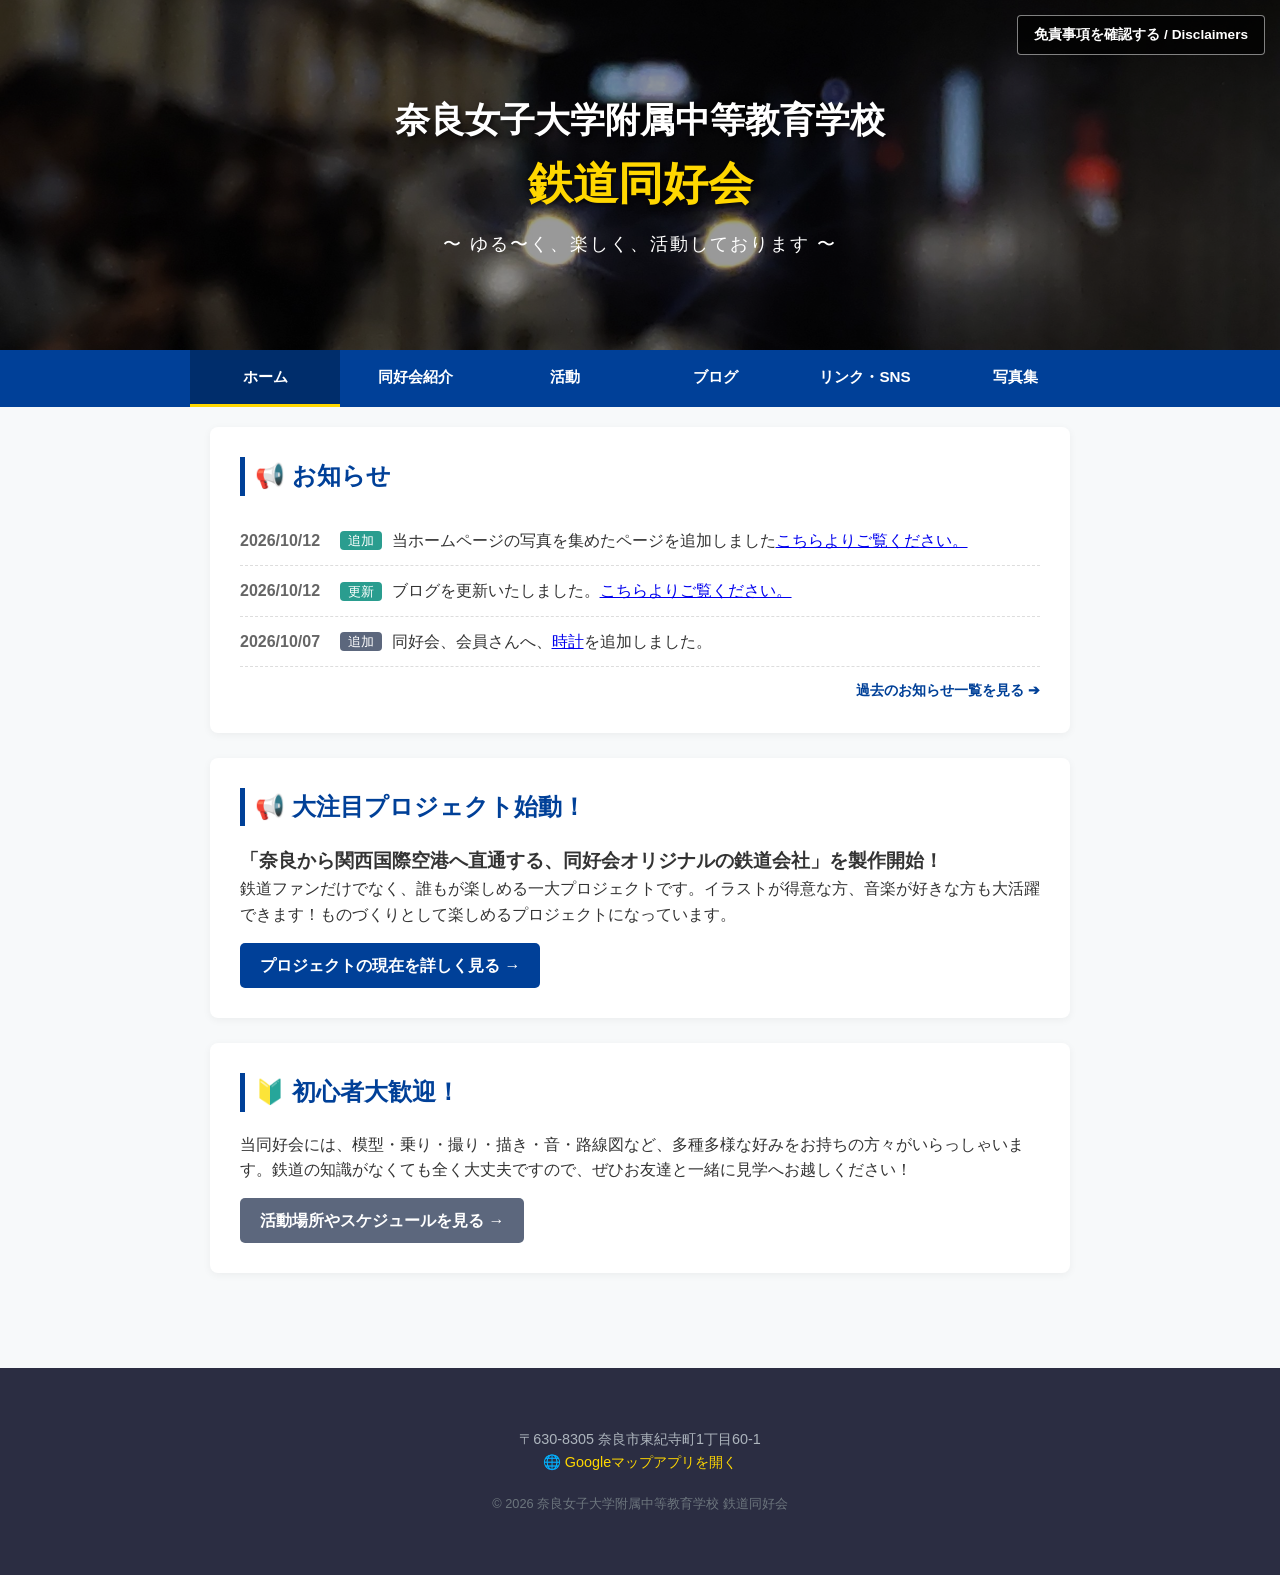
==== index.html @ 34f98753 "Update index.html" ====
<!DOCTYPE html>
<html lang="ja">
<head>
    <meta charset="UTF-8">
    <meta name="viewport" content="width=device-width, initial-scale=1.0">
    <title>奈良女子大学附属中等教育学校 鉄道同好会</title>
    <link rel="stylesheet" href="style.css">
    <link rel="icon" href="images/logo.png" type="image/png" sizes="32x32">
    <link rel="apple-touch-icon" sizes="180x180" href="images/touch-icon.png">
    <head>
    <meta charset="UTF-8">
    <meta name="viewport" content="width=device-width, initial-scale=1.0">
    <title>同好会紹介 | 奈良女子大学附属中等教育学校 鉄道同好会</title>
    <link rel="stylesheet" href="style.css">
    <link rel="icon" href="images/logo.png" type="image/png" sizes="32x32">
    <!-- Google tag (gtag.js) -->
<script async src="https://www.googletagmanager.com/gtag/js?id=G-VJPL5PJ0BR"></script>
<script>
  window.dataLayer = window.dataLayer || [];
  function gtag(){dataLayer.push(arguments);}
  gtag('js', new Date());

  gtag('config', 'G-VJPL5PJ0BR');
</script>
<script type="application/ld+json">
{
  "@context": "https://schema.org",
  "@type": "WebSite",
  "name": "奈良女子大学附属中等教育学校 鉄道同好会",
  "url": "https://nwuss-railway-club.github.io/Home_page-nwuss-railway-club/"
}
</script>
</head>
</head>
<body>

        <!-- 📸 ヘッダー部分（写真エリア） -->
    <header class="main-header">
        <div class="header-image-container">
            <!-- imagesフォルダの中の画像を表示します -->
            <img src="images/header20260929-.JPG" alt="今月の鉄道写真" class="header-image">
            
            <div class="header-overlay">
                <h1>奈良女子大学附属中等教育学校<br><span>鉄道同好会</span></h1>
                <p class="subtitle">〜 ゆる〜く、楽しく、活動しております 〜</p>

                <!-- 💡 修正箇所 -->
                <div class="big-disclaimer-wrapper">
                    <!-- 開閉用の隠しチェックボックス -->
                    <input type="checkbox" id="popup-disclaimer-toggle" class="popup-check">
                    
                    <!-- ヘッダー右上に配置する起動ボタン -->
                    <label for="popup-disclaimer-toggle" class="popup-open-btn">
                        免責事項を確認する / Disclaimers
                    </label>
                    
                    <!-- ボタンを押したら画面全体を覆う黒い背景 -->
                    <div class="popup-overlay-bg">
                        <!-- 大きく表示される免責事項の本体ボックス -->
                        <div class="popup-content-window">
                            <div class="popup-header">
                                <h2>免責事項 / Disclaimers</h2>
                                <label for="popup-disclaimer-toggle" class="popup-close-x">✕</label>
                            </div>
                            
                            <div class="popup-body">
                                <section class="popup-section-item">
                                    <h3>情報の正確性について / Accuracy of Information</h3>
                                    <p>当ホームページに掲載されている情報や活動内容は、可能な限り正確を期すよう努めておりますが、その完全性・正確性を保証するものではありません。予告なしに内容の変更や削除を行うことがあります。</p>
                                    <p class="eng-text">While we strive to ensure that the information on this website is as accurate as possible, we do not guarantee its completeness or accuracy. Content may be changed or deleted without prior notice.</p>
                                </section>
                                
                                <section class="popup-section-item">
                                    <h3>損害等の責任について / Limitation of Liability</h3>
                                    <p>当ホームページの利用、または掲載された情報によって生じたトラブル・損失・損害について、当同好会および学校側は<strong>一切</strong>の責任を負いかねますのであらかじめご了承ください。</p>
                                    <p class="eng-text">The Railway Club and the school shall not be held liable for any trouble, loss, or damage arising from the use of this website or the information contained herein.</p>
                                </section>
                                
                                <section class="popup-section-item">
                                    <h3>外部リンクについて / External Links</h3>
                                    <p>当ホームページからリンクやバナーなどによって他のサイトに移動された場合、<strong>その</strong>移動先サイトで提供される情報やサービス等について、<strong>当同好会および学校側は一切の責任を負いかねます。</strong></p>
                                    <p class="eng-text">We assume no responsibility or liability for any information, services, or content provided on external websites linked from this site.</p>
                                </section>
                                <section class="popup-section-item">
                                    <h3>著作権について / Copyright</h3>
                                    <p>当ホームページに掲載されているすべてのコンテンツ（文章、写真、画像、動画等）の著作権は、当同好会または各権利者に帰属します。これらを無断で転載、複製、改変、販売、または直リンクする行為は固く禁じます。</P>
                                    <p class="eng-text">All content on this website, including text, photographs, images, and videos, is protected by copyright owned by the Railway Club or their respective owners. Unauthorized reproduction, duplication, modification, distribution, or hotlinking of any content is strictly prohibited.</p>
                                </section>
                            </div>
                            
                            <div class="popup-footer">
                                <label for="popup-disclaimer-toggle" class="popup-close-btn">確認して閉じる / Close</label>
                            </div>
                        </div>
                    </div>
                </div>
                <!-- 免責事項ここまで -->

            </div>
        </div>
    </header>


    <!-- 🧭 ナビゲーションメニュー（複数ページ構造用） -->
    <nav class="global-nav">
        <ul>
            <li><a href="index.html" class="active">ホーム</a></li>
            <li><a href="about.html">同好会紹介</a></li>
            <li><a href="projects.html">活動</a></li>
            <li><a href="blog.html">ブログ</a></li>
            <li><a href="links.html">リンク・SNS</a></li>
            <li><a href="gallery.html">写真集</a>
        </ul>
    </nav>

    <!-- 📝 メインコンテンツエリア -->
    <main class="container">
        
        <!-- お知らせセクション -->
        <section class="info-section">
            <h2>📢 お知らせ</h2>
            <ul class="news-list">
                <li><span class="date">2026/10/12</span> <span class="badge" style="background: #2a9d8f;">追加</span>当ホームページの写真を集めたページを追加しました<a href="gallery.html" >こちらよりご覧ください。</a></li>
                <li><span class="date">2026/10/12</span> <span class="badge" style="background: #2a9d8f;">更新</span>ブログを更新いたしました。<a href="blog.html" >こちらよりご覧ください。</a></li>
                <li><span class="date">2026/10/07</span> <span class="badge" style="background: #5c677d;">追加</span>同好会、会員さんへ、<a href="clock.html">時計</a>を追加しました。</li>
            </ul>
    <div style="text-align: right; margin-top: 10px;">
    <a href="news.html" style="color: #004098; text-decoration: none; font-weight: bold; font-size: 0.9rem;">
        過去のお知らせ一覧を見る ➔
    </a>
</div>
        </section>
        

        </div>


        <!-- プロジェクト紹介（チラ見せエリア） -->
        <section class="project-summary">
            <h2>📢 大注目プロジェクト始動！</h2>
            <h3>「奈良から関西国際空港へ直通する、同好会オリジナルの鉄道会社」を製作開始！</h3>
            <p>鉄道ファンだけでなく、誰もが楽しめる一大プロジェクトです。イラストが得意な方、音楽が好きな方も大活躍できます！ものづくりとして楽しめるプロジェクトになっています。</p>
            <a href="projects.html" class="btn">プロジェクトの現在を詳しく見る →</a>
        </section>

        <!-- 初心者歓迎メッセージ -->
        <section class="welcome-section">
            <h2>🔰 初心者大歓迎！</h2>
            <p>当同好会には、模型・乗り・撮り・描き・音・路線図など、多種多様な好みをお持ちの方々がいらっしゃいます。鉄道の知識がなくても全く大丈夫ですので、ぜひお友達と一緒に見学へお越しください！</p>
            <a href="about.html" class="btn secondary">活動場所やスケジュールを見る →</a>
        </section>

    </main>

    <!-- 👣 フッター部分（全ページ共通） -->
    <footer class="main-footer">
        <div class="container">
            <p>〒630-8305 奈良市東紀寺町1丁目60-1</p>
            <p><a href="https://maps.app.goo.gl/8zeACxxbkrBPJu17A?g_st=ac" target="_blank" class="map-link">🌐 Googleマップアプリを開く</a></p>
            <p class="copyright">&copy; 2026 奈良女子大学附属中等教育学校 鉄道同好会</p>
        </div>
    </footer>
    
<!-- 上へ戻るボタン（青色・黒枠・丸型・▲と上り） -->
<button id="scrollTopBtn" title="ページトップへ戻る" style="
    display: none; 
    position: fixed; 
    bottom: 20px; 
    right: 20px; 
    z-index: 99; 
    border: 1px solid #000000; 
    outline: none; 
    background-color: #007bff; 
    color: white; 
    cursor: pointer; 
    padding: 0; 
    border-radius: 50%; 
    width: 60px; /* ★ 文字が収まるようにボタンを少しだけ大きく（50px→60px）しました */
    height: 60px;
    display: none; 
    flex-direction: column; /* ★ 矢印と文字を縦に並べる設定 */
    align-items: center;
    justify-content: center;
    box-shadow: 0 4px 6px rgba(0,0,0,0.1);
    transition: opacity 0.3s;
    line-height: 1.2;
">
    <span style="font-size: 20px; margin-bottom: -2px;">▲</span>
    <span style="font-size: 11px; font-weight: bold;">上り</span>
</button>

<!-- ボタンを動かす仕組み -->
<script>
const scrollTopBtn = document.getElementById("scrollTopBtn");

window.onscroll = function() {
    if (document.body.scrollTop > 20 || document.documentElement.scrollTop > 20) {
        scrollTopBtn.style.display = "flex";
    } else {
        scrollTopBtn.style.display = "none";
    }
};

scrollTopBtn.addEventListener("click", function() {
    window.scrollTo({
        top: 0,
        behavior: "smooth"
    });
});
</script>
</body>
</html>
---- style.css ----
/* ページ内のリンク移動を滑らかにするコード */
html {
    scroll-behavior: smooth;
    scroll-padding-top: 60px; /* メニューバーにタイトルが被るのを防ぐ隙間 */
}

/* ==========================================
   🔑 全体共通のスタイル（スッキリ爽やかなブルー基調）
   ========================================== */
* {
    box-sizing: border-box;
    margin: 0;
    padding: 0;
}

body {
    font-family: 'Helvetica Neue', Arial, 'Hiragino Kaku Gothic ProN', 'Hiragino Sans', Meiryo, sans-serif;
    line-height: 1.6;
    color: #333;
    background-color: #f7f9fa;
}

.container {
    max-width: 900px;
    margin: 0 auto;
    padding: 20px;
}

/* ==========================================
   📸 1. 「写真ヘッダー」CSS
   ========================================== */
.header-image-container {
    position: relative;
    width: 100%;
    height: 350px; /* パソコン画面での写真の高さ */
    overflow: hidden;
}

.header-image {
    width: 100%;
    height: 100%;
    object-fit: cover; /* どんな写真でも比率を崩さず綺麗に収めるコード */
    object-position: center;
}

/* 写真の上に文字を読みやすくするための黒いモヤ（オーバーレイ） */
.header-overlay {
    position: absolute;
    top: 0;
    left: 0;
    width: 100%;
    height: 100%;
    background: rgba(0, 0, 0, 0.4); /* 40%の黒透明 */
    display: flex;
    flex-direction: column;
    justify-content: center;
    align-items: center;
    color: #fff;
    text-align: center;
    padding: 20px;
}

.header-overlay h1 {
    font-size: 2.2rem;
    text-shadow: 2px 2px 4px rgba(0,0,0,0.6);
    margin-bottom: 10px;
}

.header-overlay h1 span {
    font-size: 2.8rem;
    font-weight: bold;
    color: #ffd700; /* 「鉄道同好会」を金色(ほぼ黄色)にして目立たせる */
}

.subtitle {
    font-size: 1.1rem;
    letter-spacing: 2px;
}

/* ==========================================
   🧭 2. 複数ページを切り替えるメニュー（ナビゲーション）
   ========================================== */
.global-nav {
    background-color: #004098; /*  */
    position: sticky;
    top: 0;
    z-index: 100;
}

.global-nav ul {
    list-style: none;
    display: flex;
    justify-content: center;
    max-width: 900px;
    margin: 0 auto;
}

.global-nav li {
    flex: 1;
    text-align: center;
}

.global-nav a {
    display: block;
    padding: 15px 10px;
    color: #fff;
    text-decoration: none;
    font-weight: bold;
    font-size: 0.95rem;
    transition: background 0.3s;
}

.global-nav a:hover, 
.global-nav a.active {
    background-color: #002d6b; /* ホバー時・現在地ページの色 */
    border-bottom: 3px solid #ffd700;
}

/* ==========================================
   📝 3. 各コンテンツの装飾
   ========================================== */
section {
    background: #fff;
    padding: 30px;
    margin-bottom: 25px;
    border-radius: 8px;
    box-shadow: 0 2px 8px rgba(0,0,0,0.05);
}

h2 {
    color: #004098;
    border-left: 5px solid #004098;
    padding-left: 10px;
    margin-bottom: 20px;
    font-size: 1.5rem;
}

/* お知らせリスト */
.news-list {
    list-style: none;
}

.news-list li {
    padding: 12px 0;
    border-bottom: 1px dashed #ddd;
}

.date {
    color: #666;
    margin-right: 15px;
    font-weight: bold;
}

.badge {
    background: #e63946;
    color: #fff;
    padding: 2px 8px;
    border-radius: 4px;
    font-size: 0.8rem;
    margin-right: 10px;
    vertical-align: middle;
}

/* ボタンの装飾 */
.btn {
    display: inline-block;
    background: #004098;
    color: #fff;
    padding: 10px 20px;
    text-decoration: none;
    border-radius: 5px;
    margin-top: 15px;
    font-weight: bold;
    transition: background 0.2s;
}

.btn:hover {
    background: #002d6b;
}

.btn.secondary {
    background: #5c677d;
}

.btn.secondary:hover {
    background: #495057;
}

/* ==========================================
   👣 4. フッター
   ========================================== */
.main-footer {
    background: #2b2d42;
    color: #adb5bd;
    text-align: center;
    padding: 40px 20px;
    margin-top: 50px;
    font-size: 0.9rem;
}

.footer-counter {
    color: #fff;
    font-size: 1.1rem;
    font-weight: bold;
    margin-bottom: 15px;
}

.map-link {
    color: #ffd700;
    text-decoration: none;
}

.map-link:hover {
    text-decoration: underline;
}

.copyright {
    margin-top: 20px;
    font-size: 0.8rem;
    color: #6c757d;
}

/* 📱 スマホ用の表示微調整 */
@media (max-width: 600px) {
    .header-image-container { height: 250px; }
    .header-overlay h1 { font-size: 1.6rem; }
    .header-overlay h1 span { font-size: 2rem; }
    .global-nav ul { flex-wrap: wrap; }
    .global-nav li { flex: none; width: 33.33%; }
    .global-nav a { font-size: 0.85rem; padding: 10px 5px; }
}
/* ==========================================
   ✨ 紹介ページ用の追加デザイン
   ========================================== */
.welcome-box {
    background-color: #e8f1f5;
    border-left: 4px solid #2a9d8f;
    padding: 15px;
    margin-top: 20px;
    border-radius: 0 4px 4px 0;
}

.location-section ul {
    margin-left: 20px;
    margin-top: 10px;
}

.location-section li {
    margin-bottom: 8px;
}

.schedule-placeholder {
    background: #f8f9fa;
    border: 2px dashed #ccc;
    padding: 20px;
    text-align: center;
    color: #666;
    margin-top: 15px;
    border-radius: 6px;
}
/* ==========================================
   ✨ プロジェクトページ用の追加デザイン
   ========================================== */
.badge-project {
    display: inline-block;
    background: #ffd700;
    color: #222;
    padding: 5px 12px;
    font-weight: bold;
    border-radius: 4px;
    margin-bottom: 15px;
    font-size: 0.9rem;
}

.project-roles {
    background: #fdfaf0;
    border: 1px solid #f3e5ab;
    padding: 20px;
    margin: 20px 0;
    border-radius: 6px;
}

.project-roles h3 {
    color: #b76e00;
    font-size: 1.1rem;
    margin-bottom: 10px;
}

.project-roles ul {
    margin-left: 20px;
}

.project-roles li {
    margin-bottom: 8px;
}

.activity-card {
    border-bottom: 1px dashed #ccc;
    padding: 20px 0;
}

.activity-card:last-child {
    border-bottom: none;
}

.activity-card h3 {
    color: #004098;
    margin-bottom: 10px;
    font-size: 1.2rem;
}

.media-placeholder {
    background: #e9ecef;
    border: 2px dashed #ced4da;
    padding: 30px;
    text-align: center;
    color: #6c757d;
    margin-top: 20px;
    border-radius: 6px;
}
/* ==========================================
   ✨ ブログページ用の追加デザイン
   ========================================== */
.blog-lead {
    margin-bottom: 30px;
    color: #555;
    font-size: 1.05rem;
}

.blog-post {
    background: #fff;
    padding: 35px;
    border-radius: 8px;
    box-shadow: 0 2px 10px rgba(0,0,0,0.05);
    margin-bottom: 40px;
}

.post-header {
    border-bottom: 2px solid #e9ecef;
    padding-bottom: 15px;
    margin-bottom: 20px;
}

.post-date {
    font-size: 0.9rem;
    color: #888;
    font-weight: bold;
}

.post-category {
    background: #004098;
    color: #fff;
    font-size: 0.75rem;
    padding: 3px 8px;
    border-radius: 4px;
    margin-left: 10px;
    font-weight: bold;
    vertical-align: middle;
}

.post-title {
    font-size: 1.6rem;
    color: #222;
    margin-top: 8px;
    line-height: 1.4;
}

.post-content p {
    margin-bottom: 18px;
    font-size: 1.05rem;
    color: #333;
    text-align: justify;
}

.post-image {
    background: #f8f9fa;
    padding: 10px;
    border: 1px solid #dee2e6;
    border-radius: 6px;
    margin: 25px 0;
    text-align: center;
}

.post-image img {
    max-width: 100%;
    height: auto;
    border-radius: 4px;
}

.image-caption {
    font-size: 0.85rem;
    color: #666;
    margin-top: 8px !important;
    margin-bottom: 0 !important;
}
/* ==========================================
   ✨ リンクページ用の追加デザイン
   ========================================== */
.links-lead {
    margin-bottom: 25px;
    color: #555;
}

.link-grid {
    display: flex;
    flex-direction: column;
    gap: 20px;
}

.link-item {
    display: flex;
    align-items: flex-start;
    background: #f8f9fa;
    padding: 20px;
    border-radius: 8px;
    border: 1px solid #e9ecef;
    transition: transform 0.2s, box-shadow 0.2s;
}

.link-item:hover {
    transform: translateY(-2px);
    box-shadow: 0 4px 12px rgba(0,0,0,0.05);
}

.link-icon {
    font-size: 2.5rem;
    margin-right: 20px;
    line-height: 1;
}

.link-info {
    flex: 1;
}

.link-info h3 {
    font-size: 1.2rem;
    color: #222;
    margin-bottom: 5px;
}

.link-info p {
    font-size: 0.95rem;
    color: #666;
    margin-bottom: 15px;
}

.link-button {
    display: inline-block;
    padding: 8px 16px;
    font-size: 0.9rem;
    font-weight: bold;
    color: #fff;
    text-decoration: none;
    border-radius: 4px;
    transition: opacity 0.2s;
}

.link-button:hover {
    opacity: 0.9;
}

/* 各ボタンの色分け（X、マシュマロ、学校） */
.x-link .link-button { background-color: #111; }
.marshmallow-link .link-button { background-color: #e295aa; }
.school-link .link-button { background-color: #004098; }

/* 📱 タブレット以上で2列に並べる */
@media (min-width: 650px) {
    .link-grid {
        display: grid;
        grid-template-columns: 1fr 1fr;
    }
    .school-link {
        grid-column: span 2; /* 学校HPだけ横いっぱいに広げる */
    }
}
/* ==========================================
   🗒 直近5件のブログ目次デザイン
   ========================================== */
.blog-recent-container {
    background: #e8f1f5;
    padding: 20px;
    border-radius: 8px;
    margin-bottom: 30px;
    border-left: 5px solid #004098;
}

.blog-recent-container h3 {
    font-size: 1.1rem;
    color: #004098;
    margin-bottom: 12px;
}

.blog-recent-list {
    list-style: none;
    padding-left: 0;
}

.blog-recent-list {
    list-style: none;
    padding-left: 0;
    margin-left: 0;   /* 左側の余計な隙間をなくす */
}

.blog-recent-list li {
    padding: 10px 0;
    border-bottom: 1px dashed #cbd5e1;
    font-size: 0.95rem; /* スマホで文字が溢れないよう少し小さめに */
    line-height: 1.4;
    display: flex;       /* 日付とタイトルを綺麗に並べる */
    align-items: flex-start;
}

.recent-date {
    color: #666;
    font-weight: bold;
    margin-right: 12px;
    font-size: 0.85rem;
    white-space: nowrap; /* 日付が途中で改行されるのを防ぐ */
    background: #e2e8f0; /* 日付を少し目立たせるグレーの背景 */
    padding: 2px 6px;
    border-radius: 4px;
}


.blog-recent-list a {
    color: #333;
    text-decoration: none;
    font-weight: bold;
    transition: color 0.2s;
}

.blog-recent-list a:hover {
    color: #e63946;
    text-decoration: underline;
}

.all-archive-link {
    margin-top: 15px;
    text-align: right;
    font-size: 0.95rem;
}

.all-archive-link a {
    color: #004098;
    text-decoration: none;
    font-weight: bold;
}

.all-archive-link a:hover {
    text-decoration: underline;
}
/* ==========================================
   免責事項ポップアップ
   ========================================== */
/* ヘッダー右上のボタン配置 */
.big-disclaimer-wrapper {
    position: absolute;
    top: 15px;
    right: 15px;
    z-index: 200;
}

/* チェックボックスは隠す */
.popup-check {
    display: none;
}

/* 右上の起動ボタン（少し目立つように枠線を黄色にホバー変化） */
.popup-open-btn {
    display: inline-block;
    background: rgba(0, 0, 0, 0.7); /* 暗めの半透明で文字をくっきり */
    color: #fff;
    padding: 8px 16px;
    border-radius: 4px;
    font-size: 0.85rem;
    font-weight: bold;
    cursor: pointer;
    border: 1px solid rgba(255, 255, 255, 0.5);
    transition: all 0.2s;
    user-select: none;
}

.popup-open-btn:hover {
    background: #004098; /* ホバー時は同好会ブルーに */
    border-color: #ffd700; /* 枠線はゴールドに */
    transform: translateY(-1px);
}

/* 画面全体を覆う黒い背景（初期状態は非表示） */
.popup-overlay-bg {
    position: fixed;
    top: 0;
    left: 0;
    width: 100vw;
    height: 100vh;
    background: rgba(0, 0, 0, 0.6); /* 画面全体を60%暗くする */
    display: flex;
    justify-content: center;
    align-items: center;
    z-index: 9999; /* サイトの何よりも一番手前に表示 */
    
    /* アニメーション用の初期設定（消えている状態） */
    visibility: hidden;
    opacity: 0;
    transition: all 0.3s ease;
}

/* 真ん中に出る大きな白枠ウィンドウ */
.popup-content-window {
    background: #fff;
    width: 90%;
    max-width: 650px; /* パソコン画面で綺麗に見える大きな横幅 */
    max-height: 85vh; /* 画面からはみ出さない高さ */
    border-radius: 10px;
    box-shadow: 0 10px 30px rgba(0, 0, 0, 0.3);
    display: flex;
    flex-direction: column;
    overflow: hidden;
    
    /* ふわっと下から浮き出るアニメーション初期設定 */
    transform: translateY(-30px);
    transition: transform 0.3s ease;
}

/* チェックが入ったら画面全体とウィンドウを表示する */
.popup-check:checked ~ .popup-overlay-bg {
    visibility: visible;
    opacity: 1;
}
.popup-check:checked ~ .popup-overlay-bg .popup-content-window {
    transform: translateY(0); /* 定位置に戻る */
}

/* ウィンドウのヘッダー（同好会ブルー基調） */
.popup-header {
    background: #004098;
    color: #fff;
    padding: 15px 20px;
    display: flex;
    justify-content: space-between;
    align-items: center;
    position: relative;
}

.popup-header h2 {
    color: #fff !important;
    border-left: none !important;
    padding-left: 0 !important;
    margin-bottom: 0 !important;
    font-size: 1.3rem !important;
}

/* 右上の✕ボタン */
.popup-close-x {
    font-size: 1.5rem;
    color: rgba(255, 255, 255, 0.7);
    cursor: pointer;
    transition: color 0.2s;
}
.popup-close-x:hover {
    color: #ffd700;
}

/* 文章が入るメインエリア */
.popup-body {
    padding: 25px;
    overflow-y: auto; /* スマホで文章が溢れたらスクロールできるように */
    text-align: left;
}

.popup-section-item {
    margin-bottom: 20px;
    background: #f8f9fa;
    padding: 15px;
    border-radius: 6px;
    border-left: 4px solid #5c677d;
}
.popup-section-item:last-child {
    margin-bottom: 0;
}

.popup-section-item h3 {
    font-size: 1rem;
    color: #222;
    margin-bottom: 8px;
}

.popup-section-item p {
    font-size: 0.9rem;
    color: #444;
    line-height: 1.6;
}

/* ウィンドウの下部エリア */
.popup-footer {
    background: #f1f3f5;
    padding: 12px;
    text-align: center;
    border-top: 1px solid #e9ecef;
}

/* 下部の「確認して閉じる」ボタン（同好会のメインボタンに統一） */
.popup-close-btn {
    display: inline-block;
    background: #004098;
    color: #fff;
    padding: 8px 30px;
    border-radius: 4px;
    font-size: 0.9rem;
    font-weight: bold;
    cursor: pointer;
    transition: background 0.2s;
}
.popup-close-btn:hover {
    background: #002d6b;
}

/* 📱 スマホ（画面幅が狭いとき）の微調整 */
@media (max-width: 600px) {
    .big-disclaimer-wrapper {
        top: 10px;
        right: 10px;
    }
    .popup-open-btn {
        font-size: 0.75rem;
        padding: 6px 12px;
    }
    .popup-content-window {
        width: 95%;
    }
    .popup-body {
        padding: 15px;
    }
}
/* ✨ 英語テキスト用の追加装飾 */
.popup-body .eng-text {
    font-size: 0.8rem; /* 日本語（0.9rem）より少し小さく */
    color: #666;       /* 少しマイルドなグレーに */
    font-style: italic; /* スタイリッシュな斜体 */
    line-height: 1.5;
    margin-top: 8px;   /* 日本語との間に少し隙間を作る */
    border-top: 1px dashed #e9ecef; /* 日本語と英語の区切り線 */
    padding-top: 8px;
}
---- style.css ----
/* ページ内のリンク移動を滑らかにするコード */
html {
    scroll-behavior: smooth;
    scroll-padding-top: 60px; /* メニューバーにタイトルが被るのを防ぐ隙間 */
}

/* ==========================================
   🔑 全体共通のスタイル（スッキリ爽やかなブルー基調）
   ========================================== */
* {
    box-sizing: border-box;
    margin: 0;
    padding: 0;
}

body {
    font-family: 'Helvetica Neue', Arial, 'Hiragino Kaku Gothic ProN', 'Hiragino Sans', Meiryo, sans-serif;
    line-height: 1.6;
    color: #333;
    background-color: #f7f9fa;
}

.container {
    max-width: 900px;
    margin: 0 auto;
    padding: 20px;
}

/* ==========================================
   📸 1. 「写真ヘッダー」CSS
   ========================================== */
.header-image-container {
    position: relative;
    width: 100%;
    height: 350px; /* パソコン画面での写真の高さ */
    overflow: hidden;
}

.header-image {
    width: 100%;
    height: 100%;
    object-fit: cover; /* どんな写真でも比率を崩さず綺麗に収めるコード */
    object-position: center;
}

/* 写真の上に文字を読みやすくするための黒いモヤ（オーバーレイ） */
.header-overlay {
    position: absolute;
    top: 0;
    left: 0;
    width: 100%;
    height: 100%;
    background: rgba(0, 0, 0, 0.4); /* 40%の黒透明 */
    display: flex;
    flex-direction: column;
    justify-content: center;
    align-items: center;
    color: #fff;
    text-align: center;
    padding: 20px;
}

.header-overlay h1 {
    font-size: 2.2rem;
    text-shadow: 2px 2px 4px rgba(0,0,0,0.6);
    margin-bottom: 10px;
}

.header-overlay h1 span {
    font-size: 2.8rem;
    font-weight: bold;
    color: #ffd700; /* 「鉄道同好会」を金色(ほぼ黄色)にして目立たせる */
}

.subtitle {
    font-size: 1.1rem;
    letter-spacing: 2px;
}

/* ==========================================
   🧭 2. 複数ページを切り替えるメニュー（ナビゲーション）
   ========================================== */
.global-nav {
    background-color: #004098; /*  */
    position: sticky;
    top: 0;
    z-index: 100;
}

.global-nav ul {
    list-style: none;
    display: flex;
    justify-content: center;
    max-width: 900px;
    margin: 0 auto;
}

.global-nav li {
    flex: 1;
    text-align: center;
}

.global-nav a {
    display: block;
    padding: 15px 10px;
    color: #fff;
    text-decoration: none;
    font-weight: bold;
    font-size: 0.95rem;
    transition: background 0.3s;
}

.global-nav a:hover, 
.global-nav a.active {
    background-color: #002d6b; /* ホバー時・現在地ページの色 */
    border-bottom: 3px solid #ffd700;
}

/* ==========================================
   📝 3. 各コンテンツの装飾
   ========================================== */
section {
    background: #fff;
    padding: 30px;
    margin-bottom: 25px;
    border-radius: 8px;
    box-shadow: 0 2px 8px rgba(0,0,0,0.05);
}

h2 {
    color: #004098;
    border-left: 5px solid #004098;
    padding-left: 10px;
    margin-bottom: 20px;
    font-size: 1.5rem;
}

/* お知らせリスト */
.news-list {
    list-style: none;
}

.news-list li {
    padding: 12px 0;
    border-bottom: 1px dashed #ddd;
}

.date {
    color: #666;
    margin-right: 15px;
    font-weight: bold;
}

.badge {
    background: #e63946;
    color: #fff;
    padding: 2px 8px;
    border-radius: 4px;
    font-size: 0.8rem;
    margin-right: 10px;
    vertical-align: middle;
}

/* ボタンの装飾 */
.btn {
    display: inline-block;
    background: #004098;
    color: #fff;
    padding: 10px 20px;
    text-decoration: none;
    border-radius: 5px;
    margin-top: 15px;
    font-weight: bold;
    transition: background 0.2s;
}

.btn:hover {
    background: #002d6b;
}

.btn.secondary {
    background: #5c677d;
}

.btn.secondary:hover {
    background: #495057;
}

/* ==========================================
   👣 4. フッター
   ========================================== */
.main-footer {
    background: #2b2d42;
    color: #adb5bd;
    text-align: center;
    padding: 40px 20px;
    margin-top: 50px;
    font-size: 0.9rem;
}

.footer-counter {
    color: #fff;
    font-size: 1.1rem;
    font-weight: bold;
    margin-bottom: 15px;
}

.map-link {
    color: #ffd700;
    text-decoration: none;
}

.map-link:hover {
    text-decoration: underline;
}

.copyright {
    margin-top: 20px;
    font-size: 0.8rem;
    color: #6c757d;
}

/* 📱 スマホ用の表示微調整 */
@media (max-width: 600px) {
    .header-image-container { height: 250px; }
    .header-overlay h1 { font-size: 1.6rem; }
    .header-overlay h1 span { font-size: 2rem; }
    .global-nav ul { flex-wrap: wrap; }
    .global-nav li { flex: none; width: 33.33%; }
    .global-nav a { font-size: 0.85rem; padding: 10px 5px; }
}
/* ==========================================
   ✨ 紹介ページ用の追加デザイン
   ========================================== */
.welcome-box {
    background-color: #e8f1f5;
    border-left: 4px solid #2a9d8f;
    padding: 15px;
    margin-top: 20px;
    border-radius: 0 4px 4px 0;
}

.location-section ul {
    margin-left: 20px;
    margin-top: 10px;
}

.location-section li {
    margin-bottom: 8px;
}

.schedule-placeholder {
    background: #f8f9fa;
    border: 2px dashed #ccc;
    padding: 20px;
    text-align: center;
    color: #666;
    margin-top: 15px;
    border-radius: 6px;
}
/* ==========================================
   ✨ プロジェクトページ用の追加デザイン
   ========================================== */
.badge-project {
    display: inline-block;
    background: #ffd700;
    color: #222;
    padding: 5px 12px;
    font-weight: bold;
    border-radius: 4px;
    margin-bottom: 15px;
    font-size: 0.9rem;
}

.project-roles {
    background: #fdfaf0;
    border: 1px solid #f3e5ab;
    padding: 20px;
    margin: 20px 0;
    border-radius: 6px;
}

.project-roles h3 {
    color: #b76e00;
    font-size: 1.1rem;
    margin-bottom: 10px;
}

.project-roles ul {
    margin-left: 20px;
}

.project-roles li {
    margin-bottom: 8px;
}

.activity-card {
    border-bottom: 1px dashed #ccc;
    padding: 20px 0;
}

.activity-card:last-child {
    border-bottom: none;
}

.activity-card h3 {
    color: #004098;
    margin-bottom: 10px;
    font-size: 1.2rem;
}

.media-placeholder {
    background: #e9ecef;
    border: 2px dashed #ced4da;
    padding: 30px;
    text-align: center;
    color: #6c757d;
    margin-top: 20px;
    border-radius: 6px;
}
/* ==========================================
   ✨ ブログページ用の追加デザイン
   ========================================== */
.blog-lead {
    margin-bottom: 30px;
    color: #555;
    font-size: 1.05rem;
}

.blog-post {
    background: #fff;
    padding: 35px;
    border-radius: 8px;
    box-shadow: 0 2px 10px rgba(0,0,0,0.05);
    margin-bottom: 40px;
}

.post-header {
    border-bottom: 2px solid #e9ecef;
    padding-bottom: 15px;
    margin-bottom: 20px;
}

.post-date {
    font-size: 0.9rem;
    color: #888;
    font-weight: bold;
}

.post-category {
    background: #004098;
    color: #fff;
    font-size: 0.75rem;
    padding: 3px 8px;
    border-radius: 4px;
    margin-left: 10px;
    font-weight: bold;
    vertical-align: middle;
}

.post-title {
    font-size: 1.6rem;
    color: #222;
    margin-top: 8px;
    line-height: 1.4;
}

.post-content p {
    margin-bottom: 18px;
    font-size: 1.05rem;
    color: #333;
    text-align: justify;
}

.post-image {
    background: #f8f9fa;
    padding: 10px;
    border: 1px solid #dee2e6;
    border-radius: 6px;
    margin: 25px 0;
    text-align: center;
}

.post-image img {
    max-width: 100%;
    height: auto;
    border-radius: 4px;
}

.image-caption {
    font-size: 0.85rem;
    color: #666;
    margin-top: 8px !important;
    margin-bottom: 0 !important;
}
/* ==========================================
   ✨ リンクページ用の追加デザイン
   ========================================== */
.links-lead {
    margin-bottom: 25px;
    color: #555;
}

.link-grid {
    display: flex;
    flex-direction: column;
    gap: 20px;
}

.link-item {
    display: flex;
    align-items: flex-start;
    background: #f8f9fa;
    padding: 20px;
    border-radius: 8px;
    border: 1px solid #e9ecef;
    transition: transform 0.2s, box-shadow 0.2s;
}

.link-item:hover {
    transform: translateY(-2px);
    box-shadow: 0 4px 12px rgba(0,0,0,0.05);
}

.link-icon {
    font-size: 2.5rem;
    margin-right: 20px;
    line-height: 1;
}

.link-info {
    flex: 1;
}

.link-info h3 {
    font-size: 1.2rem;
    color: #222;
    margin-bottom: 5px;
}

.link-info p {
    font-size: 0.95rem;
    color: #666;
    margin-bottom: 15px;
}

.link-button {
    display: inline-block;
    padding: 8px 16px;
    font-size: 0.9rem;
    font-weight: bold;
    color: #fff;
    text-decoration: none;
    border-radius: 4px;
    transition: opacity 0.2s;
}

.link-button:hover {
    opacity: 0.9;
}

/* 各ボタンの色分け（X、マシュマロ、学校） */
.x-link .link-button { background-color: #111; }
.marshmallow-link .link-button { background-color: #e295aa; }
.school-link .link-button { background-color: #004098; }

/* 📱 タブレット以上で2列に並べる */
@media (min-width: 650px) {
    .link-grid {
        display: grid;
        grid-template-columns: 1fr 1fr;
    }
    .school-link {
        grid-column: span 2; /* 学校HPだけ横いっぱいに広げる */
    }
}
/* ==========================================
   🗒 直近5件のブログ目次デザイン
   ========================================== */
.blog-recent-container {
    background: #e8f1f5;
    padding: 20px;
    border-radius: 8px;
    margin-bottom: 30px;
    border-left: 5px solid #004098;
}

.blog-recent-container h3 {
    font-size: 1.1rem;
    color: #004098;
    margin-bottom: 12px;
}

.blog-recent-list {
    list-style: none;
    padding-left: 0;
}

.blog-recent-list {
    list-style: none;
    padding-left: 0;
    margin-left: 0;   /* 左側の余計な隙間をなくす */
}

.blog-recent-list li {
    padding: 10px 0;
    border-bottom: 1px dashed #cbd5e1;
    font-size: 0.95rem; /* スマホで文字が溢れないよう少し小さめに */
    line-height: 1.4;
    display: flex;       /* 日付とタイトルを綺麗に並べる */
    align-items: flex-start;
}

.recent-date {
    color: #666;
    font-weight: bold;
    margin-right: 12px;
    font-size: 0.85rem;
    white-space: nowrap; /* 日付が途中で改行されるのを防ぐ */
    background: #e2e8f0; /* 日付を少し目立たせるグレーの背景 */
    padding: 2px 6px;
    border-radius: 4px;
}


.blog-recent-list a {
    color: #333;
    text-decoration: none;
    font-weight: bold;
    transition: color 0.2s;
}

.blog-recent-list a:hover {
    color: #e63946;
    text-decoration: underline;
}

.all-archive-link {
    margin-top: 15px;
    text-align: right;
    font-size: 0.95rem;
}

.all-archive-link a {
    color: #004098;
    text-decoration: none;
    font-weight: bold;
}

.all-archive-link a:hover {
    text-decoration: underline;
}
/* ==========================================
   免責事項ポップアップ
   ========================================== */
/* ヘッダー右上のボタン配置 */
.big-disclaimer-wrapper {
    position: absolute;
    top: 15px;
    right: 15px;
    z-index: 200;
}

/* チェックボックスは隠す */
.popup-check {
    display: none;
}

/* 右上の起動ボタン（少し目立つように枠線を黄色にホバー変化） */
.popup-open-btn {
    display: inline-block;
    background: rgba(0, 0, 0, 0.7); /* 暗めの半透明で文字をくっきり */
    color: #fff;
    padding: 8px 16px;
    border-radius: 4px;
    font-size: 0.85rem;
    font-weight: bold;
    cursor: pointer;
    border: 1px solid rgba(255, 255, 255, 0.5);
    transition: all 0.2s;
    user-select: none;
}

.popup-open-btn:hover {
    background: #004098; /* ホバー時は同好会ブルーに */
    border-color: #ffd700; /* 枠線はゴールドに */
    transform: translateY(-1px);
}

/* 画面全体を覆う黒い背景（初期状態は非表示） */
.popup-overlay-bg {
    position: fixed;
    top: 0;
    left: 0;
    width: 100vw;
    height: 100vh;
    background: rgba(0, 0, 0, 0.6); /* 画面全体を60%暗くする */
    display: flex;
    justify-content: center;
    align-items: center;
    z-index: 9999; /* サイトの何よりも一番手前に表示 */
    
    /* アニメーション用の初期設定（消えている状態） */
    visibility: hidden;
    opacity: 0;
    transition: all 0.3s ease;
}

/* 真ん中に出る大きな白枠ウィンドウ */
.popup-content-window {
    background: #fff;
    width: 90%;
    max-width: 650px; /* パソコン画面で綺麗に見える大きな横幅 */
    max-height: 85vh; /* 画面からはみ出さない高さ */
    border-radius: 10px;
    box-shadow: 0 10px 30px rgba(0, 0, 0, 0.3);
    display: flex;
    flex-direction: column;
    overflow: hidden;
    
    /* ふわっと下から浮き出るアニメーション初期設定 */
    transform: translateY(-30px);
    transition: transform 0.3s ease;
}

/* チェックが入ったら画面全体とウィンドウを表示する */
.popup-check:checked ~ .popup-overlay-bg {
    visibility: visible;
    opacity: 1;
}
.popup-check:checked ~ .popup-overlay-bg .popup-content-window {
    transform: translateY(0); /* 定位置に戻る */
}

/* ウィンドウのヘッダー（同好会ブルー基調） */
.popup-header {
    background: #004098;
    color: #fff;
    padding: 15px 20px;
    display: flex;
    justify-content: space-between;
    align-items: center;
    position: relative;
}

.popup-header h2 {
    color: #fff !important;
    border-left: none !important;
    padding-left: 0 !important;
    margin-bottom: 0 !important;
    font-size: 1.3rem !important;
}

/* 右上の✕ボタン */
.popup-close-x {
    font-size: 1.5rem;
    color: rgba(255, 255, 255, 0.7);
    cursor: pointer;
    transition: color 0.2s;
}
.popup-close-x:hover {
    color: #ffd700;
}

/* 文章が入るメインエリア */
.popup-body {
    padding: 25px;
    overflow-y: auto; /* スマホで文章が溢れたらスクロールできるように */
    text-align: left;
}

.popup-section-item {
    margin-bottom: 20px;
    background: #f8f9fa;
    padding: 15px;
    border-radius: 6px;
    border-left: 4px solid #5c677d;
}
.popup-section-item:last-child {
    margin-bottom: 0;
}

.popup-section-item h3 {
    font-size: 1rem;
    color: #222;
    margin-bottom: 8px;
}

.popup-section-item p {
    font-size: 0.9rem;
    color: #444;
    line-height: 1.6;
}

/* ウィンドウの下部エリア */
.popup-footer {
    background: #f1f3f5;
    padding: 12px;
    text-align: center;
    border-top: 1px solid #e9ecef;
}

/* 下部の「確認して閉じる」ボタン（同好会のメインボタンに統一） */
.popup-close-btn {
    display: inline-block;
    background: #004098;
    color: #fff;
    padding: 8px 30px;
    border-radius: 4px;
    font-size: 0.9rem;
    font-weight: bold;
    cursor: pointer;
    transition: background 0.2s;
}
.popup-close-btn:hover {
    background: #002d6b;
}

/* 📱 スマホ（画面幅が狭いとき）の微調整 */
@media (max-width: 600px) {
    .big-disclaimer-wrapper {
        top: 10px;
        right: 10px;
    }
    .popup-open-btn {
        font-size: 0.75rem;
        padding: 6px 12px;
    }
    .popup-content-window {
        width: 95%;
    }
    .popup-body {
        padding: 15px;
    }
}
/* ✨ 英語テキスト用の追加装飾 */
.popup-body .eng-text {
    font-size: 0.8rem; /* 日本語（0.9rem）より少し小さく */
    color: #666;       /* 少しマイルドなグレーに */
    font-style: italic; /* スタイリッシュな斜体 */
    line-height: 1.5;
    margin-top: 8px;   /* 日本語との間に少し隙間を作る */
    border-top: 1px dashed #e9ecef; /* 日本語と英語の区切り線 */
    padding-top: 8px;
}
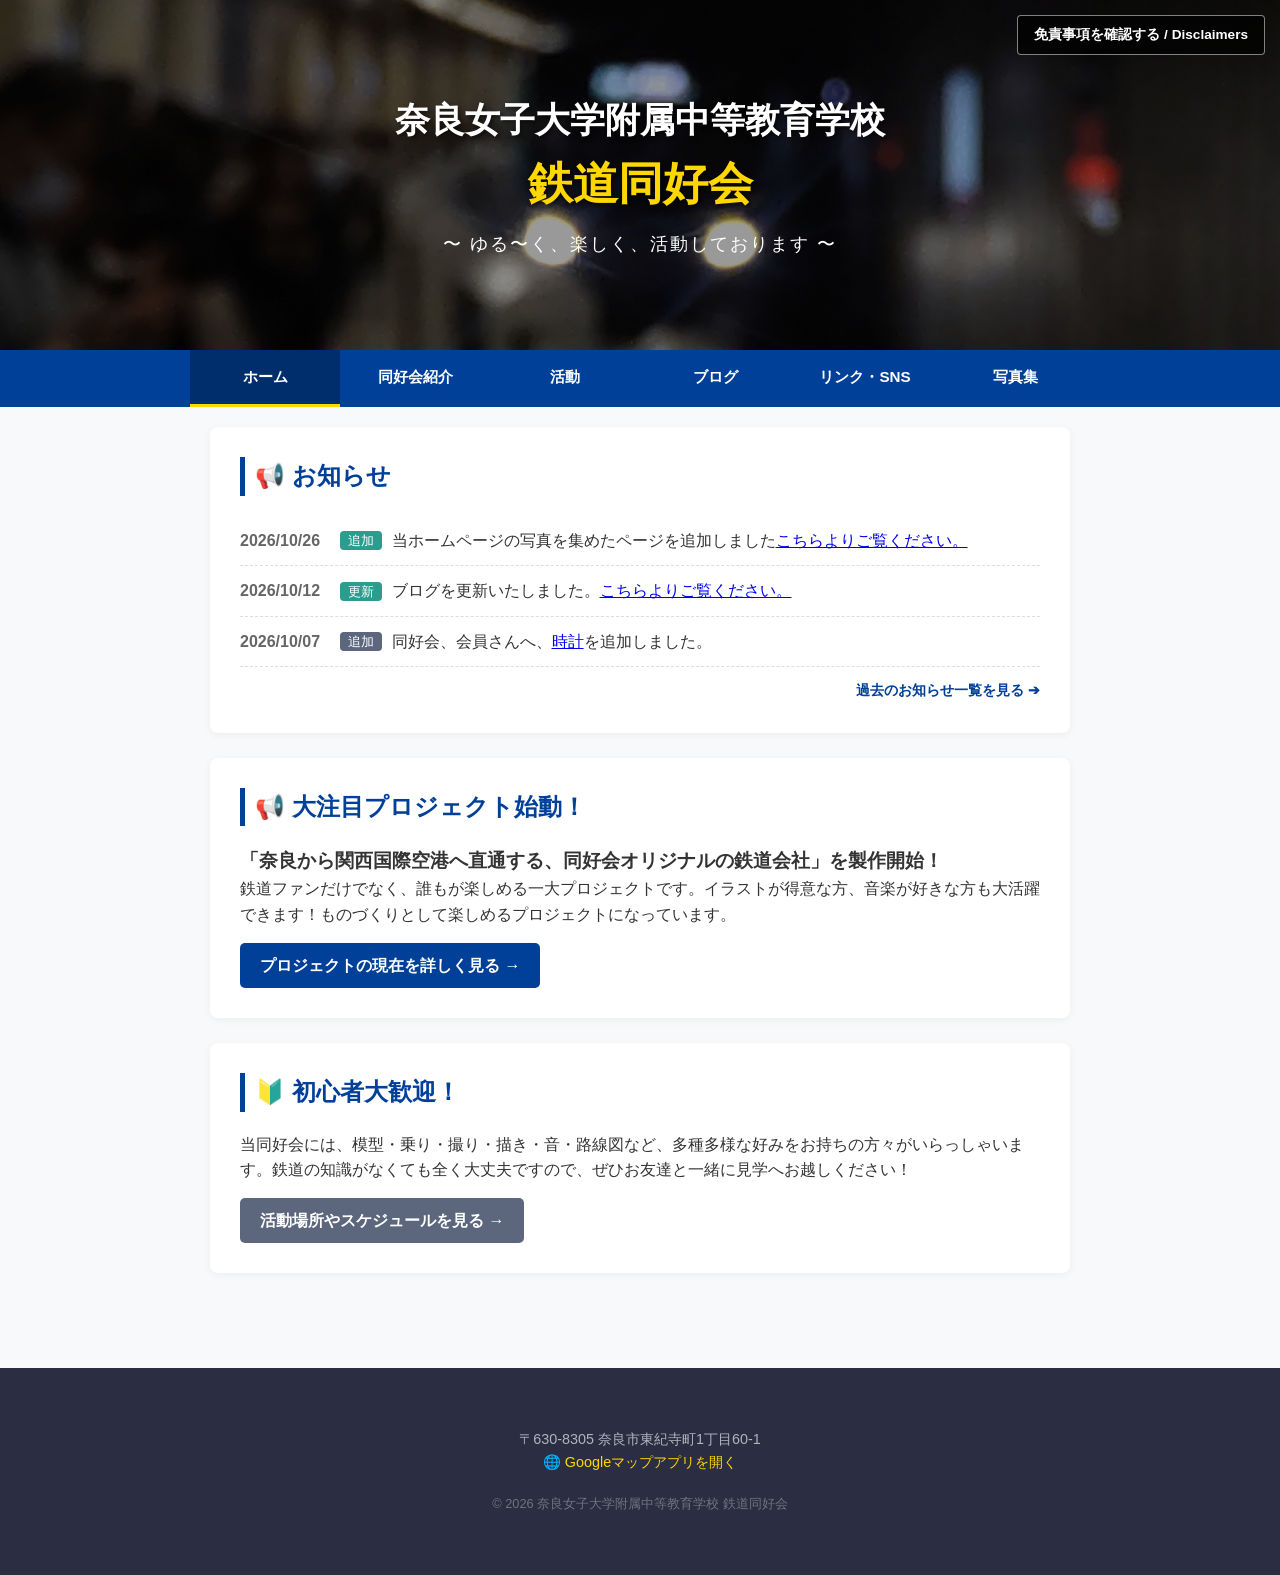
==== commit 19dcce50: "Update index.html" ====
--- a/index.html
+++ b/index.html
@@ -120,7 +120,7 @@
         <section class="info-section">
             <h2>📢 お知らせ</h2>
             <ul class="news-list">
-                <li><span class="date">2026/10/12</span> <span class="badge" style="background: #2a9d8f;">追加</span>当ホームページの写真を集めたページを追加しました<a href="gallery.html" >こちらよりご覧ください。</a></li>
+                <li><span class="date">2026/10/26</span> <span class="badge" style="background: #2a9d8f;">追加</span>当ホームページの写真を集めたページを追加しました<a href="gallery.html" >こちらよりご覧ください。</a></li>
                 <li><span class="date">2026/10/12</span> <span class="badge" style="background: #2a9d8f;">更新</span>ブログを更新いたしました。<a href="blog.html" >こちらよりご覧ください。</a></li>
                 <li><span class="date">2026/10/07</span> <span class="badge" style="background: #5c677d;">追加</span>同好会、会員さんへ、<a href="clock.html">時計</a>を追加しました。</li>
             </ul>
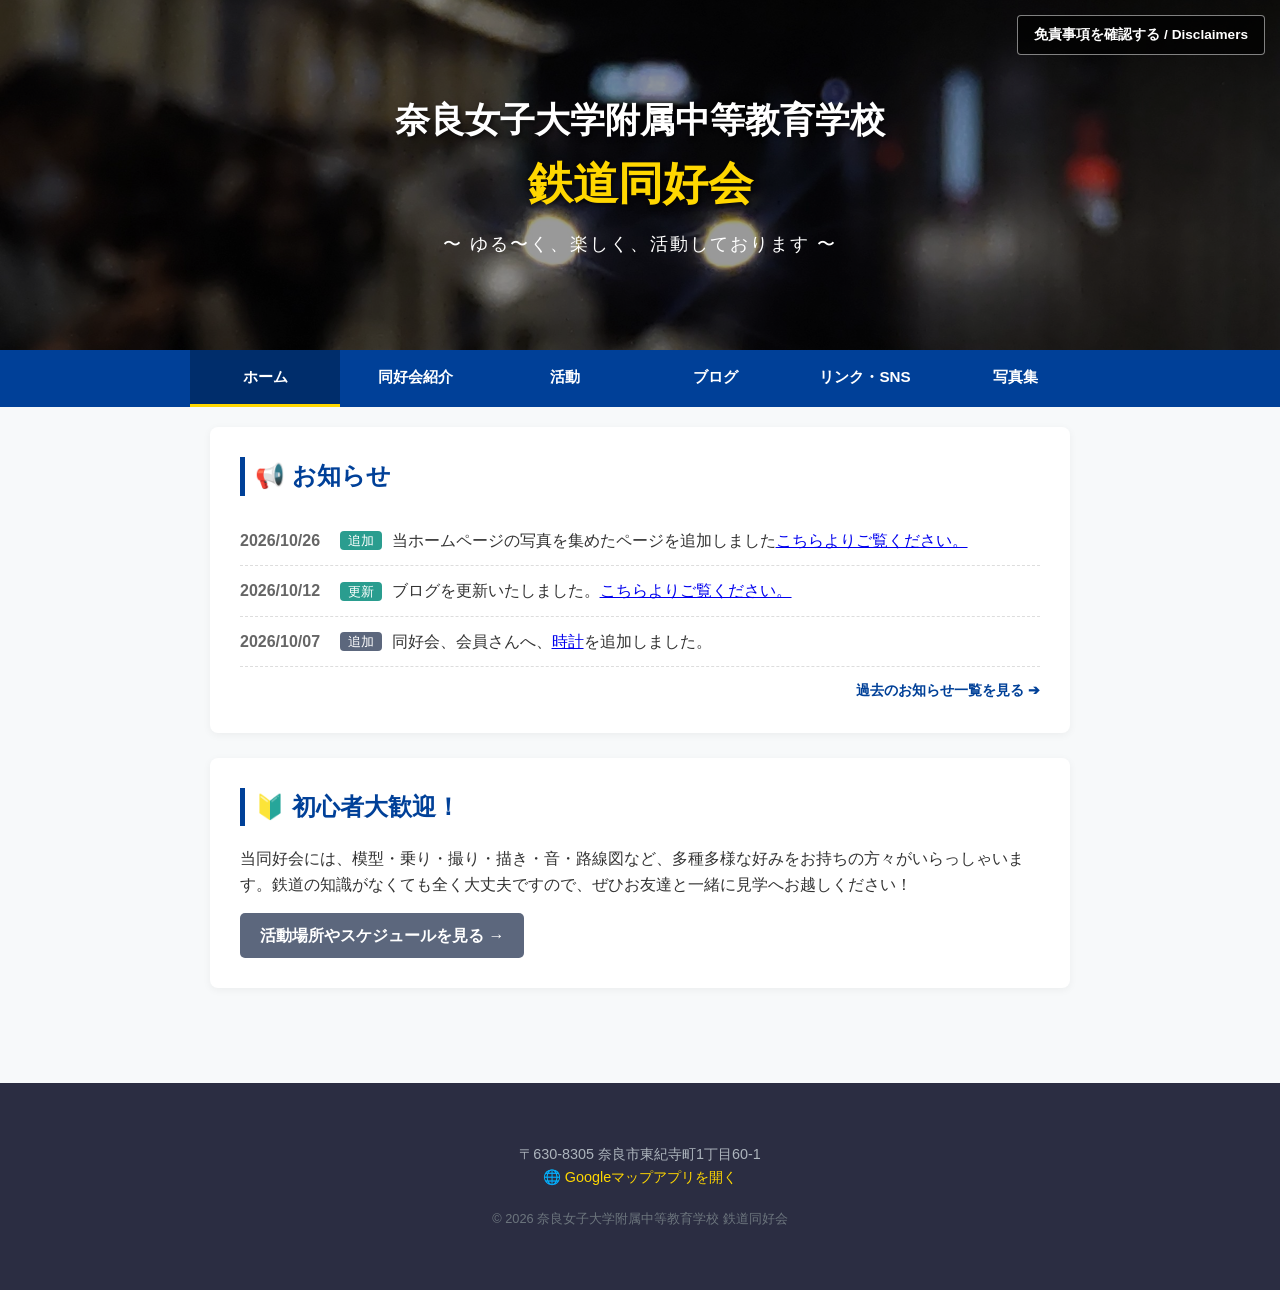
==== commit 923a5be6: "Update index.html" ====
--- a/index.html
+++ b/index.html
@@ -133,15 +133,6 @@
         
 
         </div>
-
-
-        <!-- プロジェクト紹介（チラ見せエリア） -->
-        <section class="project-summary">
-            <h2>📢 大注目プロジェクト始動！</h2>
-            <h3>「奈良から関西国際空港へ直通する、同好会オリジナルの鉄道会社」を製作開始！</h3>
-            <p>鉄道ファンだけでなく、誰もが楽しめる一大プロジェクトです。イラストが得意な方、音楽が好きな方も大活躍できます！ものづくりとして楽しめるプロジェクトになっています。</p>
-            <a href="projects.html" class="btn">プロジェクトの現在を詳しく見る →</a>
-        </section>
 
         <!-- 初心者歓迎メッセージ -->
         <section class="welcome-section">
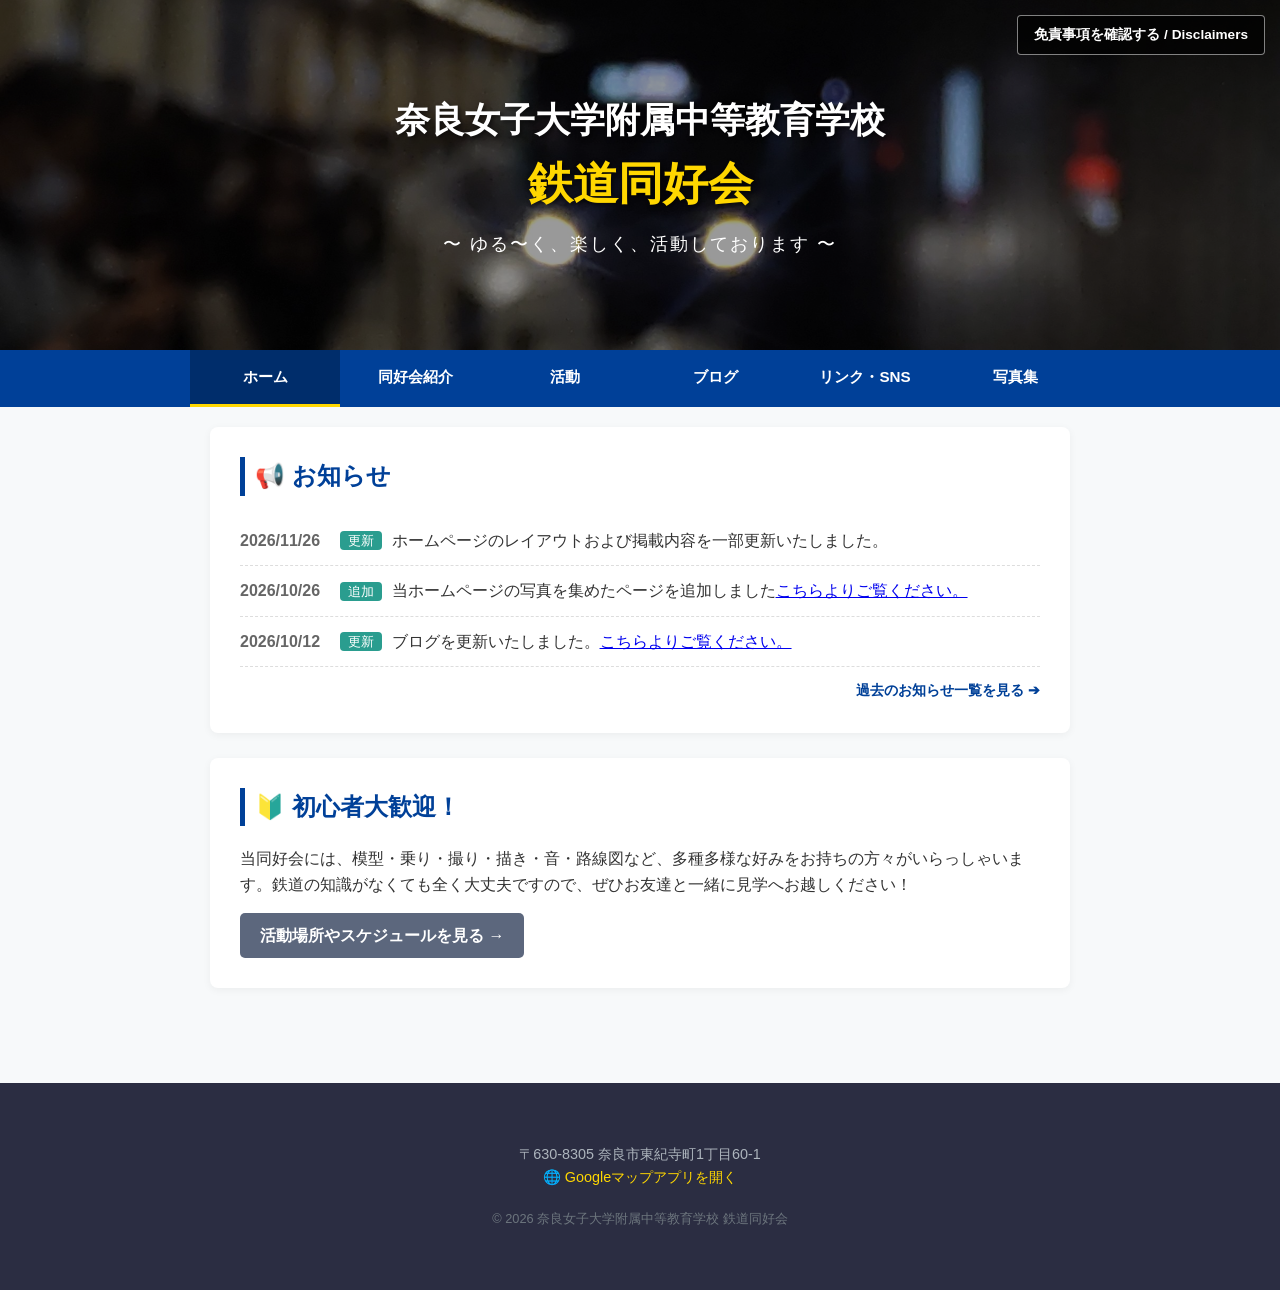
==== commit 5586ed48: "Update index.html" ====
--- a/index.html
+++ b/index.html
@@ -120,9 +120,9 @@
         <section class="info-section">
             <h2>📢 お知らせ</h2>
             <ul class="news-list">
+                <li><span class="date">2026/11/26</span> <span class="badge" style="background: #2a9d8f;">更新</span>ホームページのレイアウトおよび掲載内容を一部更新いたしました。</li>
                 <li><span class="date">2026/10/26</span> <span class="badge" style="background: #2a9d8f;">追加</span>当ホームページの写真を集めたページを追加しました<a href="gallery.html" >こちらよりご覧ください。</a></li>
                 <li><span class="date">2026/10/12</span> <span class="badge" style="background: #2a9d8f;">更新</span>ブログを更新いたしました。<a href="blog.html" >こちらよりご覧ください。</a></li>
-                <li><span class="date">2026/10/07</span> <span class="badge" style="background: #5c677d;">追加</span>同好会、会員さんへ、<a href="clock.html">時計</a>を追加しました。</li>
             </ul>
     <div style="text-align: right; margin-top: 10px;">
     <a href="news.html" style="color: #004098; text-decoration: none; font-weight: bold; font-size: 0.9rem;">
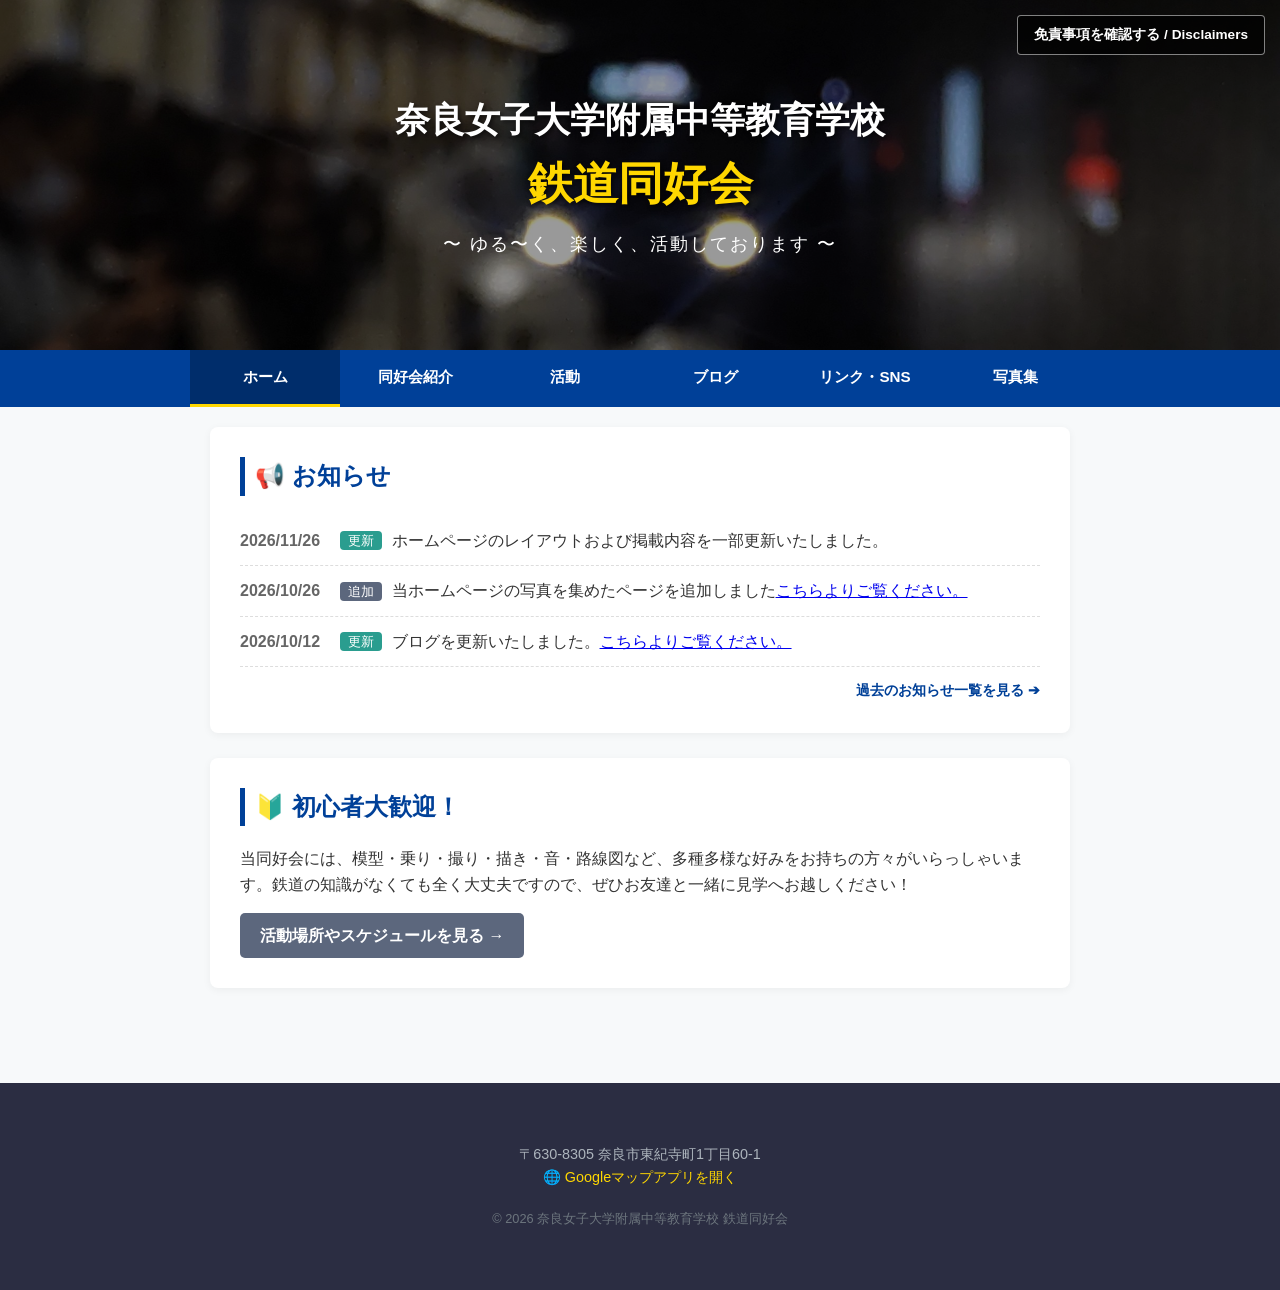
==== commit a9ce67ee: "Update index.html" ====
--- a/index.html
+++ b/index.html
@@ -121,7 +121,7 @@
             <h2>📢 お知らせ</h2>
             <ul class="news-list">
                 <li><span class="date">2026/11/26</span> <span class="badge" style="background: #2a9d8f;">更新</span>ホームページのレイアウトおよび掲載内容を一部更新いたしました。</li>
-                <li><span class="date">2026/10/26</span> <span class="badge" style="background: #2a9d8f;">追加</span>当ホームページの写真を集めたページを追加しました<a href="gallery.html" >こちらよりご覧ください。</a></li>
+                <li><span class="date">2026/10/26</span> <span class="badge" style="background: #5c677d;">追加</span>当ホームページの写真を集めたページを追加しました<a href="gallery.html" >こちらよりご覧ください。</a></li>
                 <li><span class="date">2026/10/12</span> <span class="badge" style="background: #2a9d8f;">更新</span>ブログを更新いたしました。<a href="blog.html" >こちらよりご覧ください。</a></li>
             </ul>
     <div style="text-align: right; margin-top: 10px;">
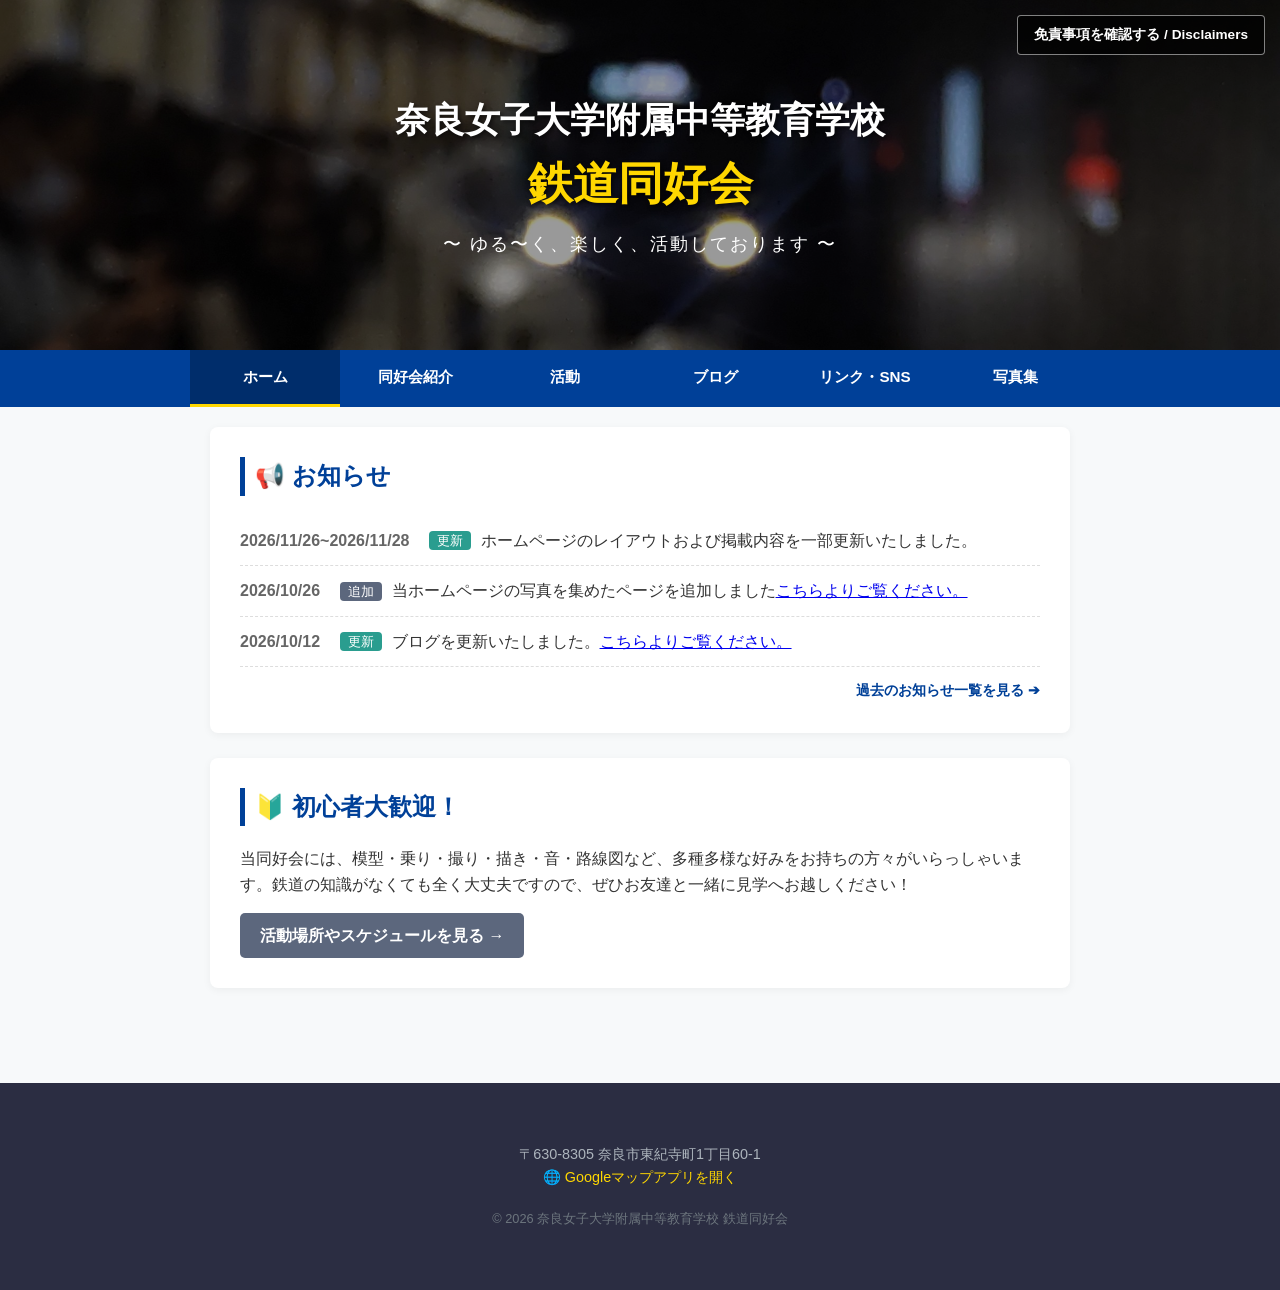
==== commit 503d4b20: "Update index.html" ====
--- a/index.html
+++ b/index.html
@@ -120,7 +120,7 @@
         <section class="info-section">
             <h2>📢 お知らせ</h2>
             <ul class="news-list">
-                <li><span class="date">2026/11/26</span> <span class="badge" style="background: #2a9d8f;">更新</span>ホームページのレイアウトおよび掲載内容を一部更新いたしました。</li>
+                <li><span class="date">2026/11/26~2026/11/28</span> <span class="badge" style="background: #2a9d8f;">更新</span>ホームページのレイアウトおよび掲載内容を一部更新いたしました。</li>
                 <li><span class="date">2026/10/26</span> <span class="badge" style="background: #5c677d;">追加</span>当ホームページの写真を集めたページを追加しました<a href="gallery.html" >こちらよりご覧ください。</a></li>
                 <li><span class="date">2026/10/12</span> <span class="badge" style="background: #2a9d8f;">更新</span>ブログを更新いたしました。<a href="blog.html" >こちらよりご覧ください。</a></li>
             </ul>
@@ -143,12 +143,12 @@
 
     </main>
 
-    <!-- 👣 フッター部分（全ページ共通） -->
+ <!-- 👣 フッター部分（全ページ共通） -->
     <footer class="main-footer">
         <div class="container">
             <p>〒630-8305 奈良市東紀寺町1丁目60-1</p>
             <p><a href="https://maps.app.goo.gl/8zeACxxbkrBPJu17A?g_st=ac" target="_blank" class="map-link">🌐 Googleマップアプリを開く</a></p>
-            <p class="copyright">&copy; 2026 奈良女子大学附属中等教育学校 鉄道同好会</p>
+            <p class="copyright">&copy; 2026<script>const y = new Date().getFullYear(); if (y > 2026) document.write('-' + y);</script> 奈良女子大学附属中等教育学校 鉄道同好会</p>
         </div>
     </footer>
     
